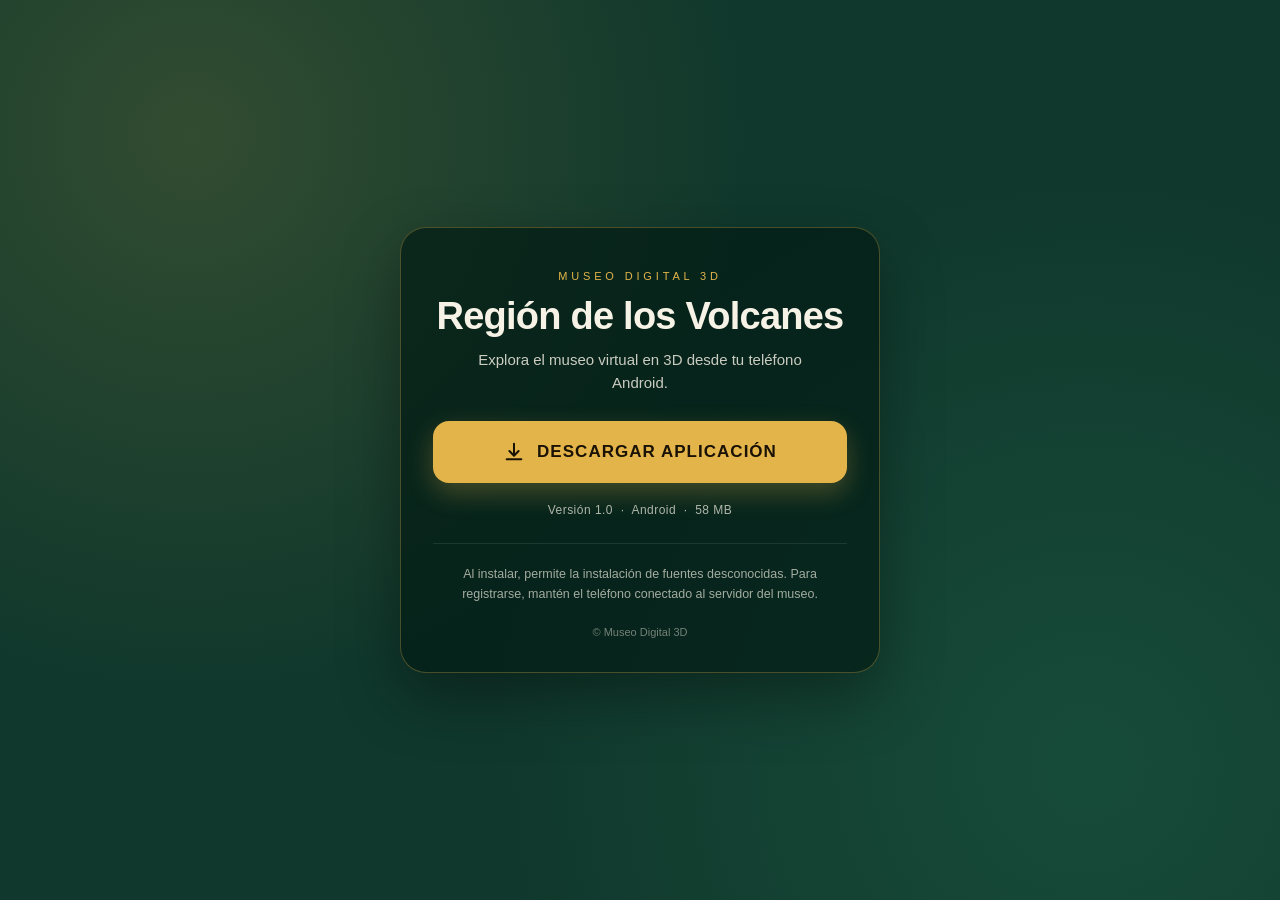
==== docs/index.html @ efd096dc "Museo Digital 3D: aplicacion Android y pagina de descarga" ====
<!DOCTYPE html>
<html lang="es">
<head>
  <meta charset="utf-8">
  <meta name="viewport" content="width=device-width, initial-scale=1">
  <title>Museo Digital 3D — Descargar aplicación</title>
  <meta name="description" content="Descarga la aplicación del Museo Digital 3D, guía virtual de la Región de los Volcanes.">
  <style>
    :root {
      --verde: #10382c;
      --verde-claro: #1d5c45;
      --dorado: #e3b449;
      --crema: #f7f2e6;
    }

    * { box-sizing: border-box; }

    body {
      margin: 0;
      min-height: 100vh;
      display: flex;
      align-items: center;
      justify-content: center;
      padding: 28px 18px;
      font-family: -apple-system, BlinkMacSystemFont, "Segoe UI", Roboto, Helvetica, Arial, sans-serif;
      color: var(--crema);
      background:
        radial-gradient(circle at 15% 15%, rgba(227,180,73,.16), transparent 42%),
        radial-gradient(circle at 85% 85%, rgba(29,92,69,.55), transparent 45%),
        var(--verde);
    }

    .tarjeta {
      width: min(100%, 480px);
      padding: 42px 32px 34px;
      text-align: center;
      background: rgba(4, 28, 21, .72);
      border: 1px solid rgba(227,180,73,.30);
      border-radius: 26px;
      box-shadow: 0 24px 60px rgba(0,0,0,.35);
    }

    .marca {
      font-size: 11px;
      letter-spacing: .35em;
      text-transform: uppercase;
      color: var(--dorado);
      margin-bottom: 14px;
    }

    h1 {
      margin: 0 0 10px;
      font-size: clamp(28px, 7vw, 38px);
      line-height: 1.1;
      letter-spacing: -.02em;
    }

    .subtitulo {
      margin: 0 auto 26px;
      max-width: 340px;
      font-size: 15px;
      line-height: 1.55;
      opacity: .82;
    }

    .boton {
      display: inline-flex;
      align-items: center;
      justify-content: center;
      gap: 12px;
      width: 100%;
      min-height: 62px;
      padding: 0 24px;
      border-radius: 16px;
      background: var(--dorado);
      color: #1a1205;
      font-size: 17px;
      font-weight: 800;
      letter-spacing: .06em;
      text-decoration: none;
      box-shadow: 0 10px 26px rgba(227,180,73,.28);
      transition: transform .15s ease, filter .15s ease;
    }

    .boton:hover { filter: brightness(1.07); transform: translateY(-2px); }
    .boton:active { transform: translateY(0); }

    .boton svg { width: 22px; height: 22px; flex: none; }

    .datos {
      margin: 20px 0 0;
      font-size: 12px;
      letter-spacing: .04em;
      opacity: .7;
    }

    .nota {
      margin: 26px 0 0;
      padding-top: 20px;
      border-top: 1px solid rgba(247,242,230,.14);
      font-size: 12.5px;
      line-height: 1.6;
      opacity: .66;
    }

    footer {
      margin-top: 22px;
      font-size: 11px;
      opacity: .45;
    }
  </style>
</head>
<body>
  <main class="tarjeta">
    <div class="marca">Museo Digital 3D</div>
    <h1>Región de los Volcanes</h1>
    <p class="subtitulo">
      Explora el museo virtual en 3D desde tu teléfono Android.
    </p>

    <a class="boton"
       href="MuseoDigital3D-con-base-de-datos.apk"
       download="MuseoDigital3D-con-base-de-datos.apk">
      <svg viewBox="0 0 24 24" fill="none" stroke="currentColor" stroke-width="2.2"
           stroke-linecap="round" stroke-linejoin="round" aria-hidden="true">
        <path d="M12 3v12"></path>
        <path d="m7 11 5 5 5-5"></path>
        <path d="M4 20h16"></path>
      </svg>
      DESCARGAR APLICACIÓN
    </a>

    <p class="datos">Versión 1.0 &nbsp;·&nbsp; Android &nbsp;·&nbsp; 58 MB</p>

    <p class="nota">
      Al instalar, permite la instalación de fuentes desconocidas.
      Para registrarse, mantén el teléfono conectado al servidor del museo.
    </p>

    <footer>© Museo Digital 3D</footer>
  </main>
</body>
</html>
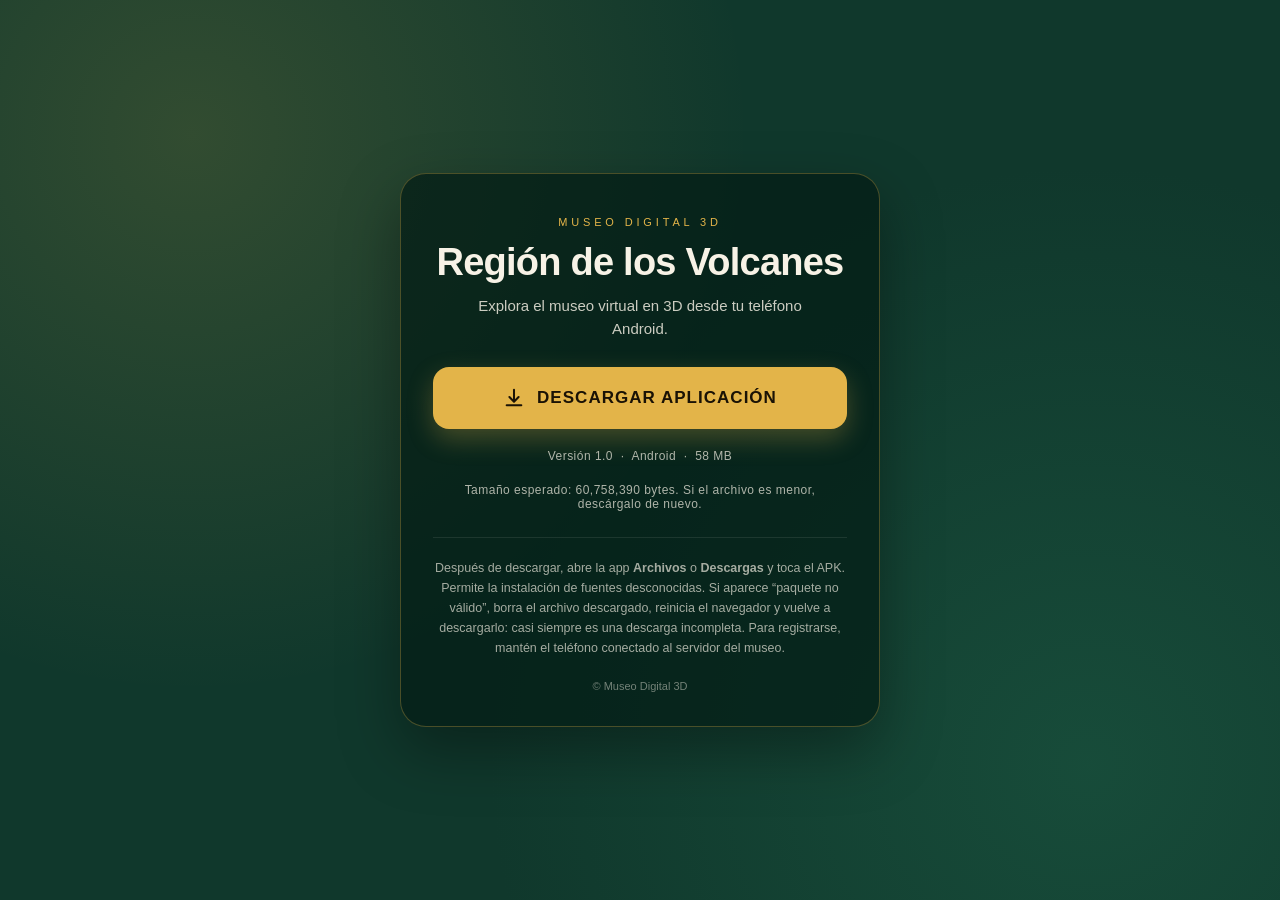
==== commit 0883c687: "Publicar APK con nombre nuevo y guia de instalacion" ====
--- a/docs/index.html
+++ b/docs/index.html
@@ -119,8 +119,8 @@
     </p>
 
     <a class="boton"
-       href="MuseoDigital3D-con-base-de-datos.apk"
-       download="MuseoDigital3D-con-base-de-datos.apk">
+       href="MuseoDigital3D-v1.apk"
+       download="MuseoDigital3D-v1.apk">
       <svg viewBox="0 0 24 24" fill="none" stroke="currentColor" stroke-width="2.2"
            stroke-linecap="round" stroke-linejoin="round" aria-hidden="true">
         <path d="M12 3v12"></path>
@@ -132,8 +132,12 @@
 
     <p class="datos">Versión 1.0 &nbsp;·&nbsp; Android &nbsp;·&nbsp; 58 MB</p>
 
+    <p class="datos">Tamaño esperado: 60,758,390 bytes. Si el archivo es menor, descárgalo de nuevo.</p>
+
     <p class="nota">
-      Al instalar, permite la instalación de fuentes desconocidas.
+      Después de descargar, abre la app <strong>Archivos</strong> o <strong>Descargas</strong> y toca el APK.
+      Permite la instalación de fuentes desconocidas. Si aparece “paquete no válido”, borra el archivo
+      descargado, reinicia el navegador y vuelve a descargarlo: casi siempre es una descarga incompleta.
       Para registrarse, mantén el teléfono conectado al servidor del museo.
     </p>
 
